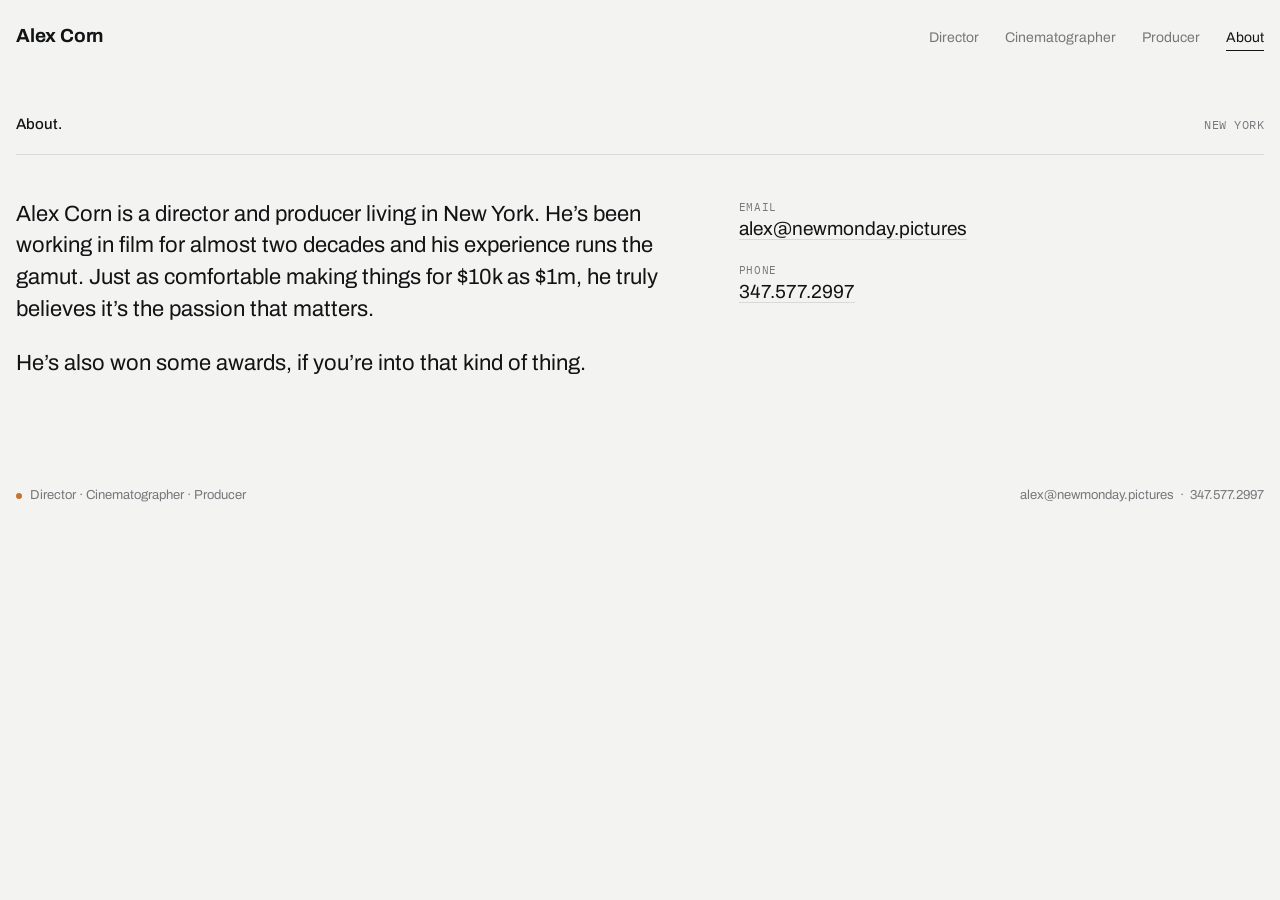
==== docs/about/index.html @ af5353fe "Serve the site at alexcorndop.com Co-Authored-By: Claude Opus 5.5 <noreply@anthropic.com> Claude-Ses" ====
<!doctype html>
<html lang="en">
<head>
<meta charset="utf-8">
<meta name="viewport" content="width=device-width,initial-scale=1,viewport-fit=cover">
<title>About · Alex Corn</title>
<meta name="description" content="Alex Corn is a director and producer living in New York. He’s been working in film for almost two decades and his experience runs the gamut. Just as comfortable making things for $10k as $1m, he truly believes it’s the passion that matters.">
<link rel="canonical" href="https://alexcorndop.com/about/">
<meta property="og:type" content="website">
<meta property="og:site_name" content="Alex Corn">
<meta property="og:title" content="About · Alex Corn">
<meta property="og:description" content="Alex Corn is a director and producer living in New York. He’s been working in film for almost two decades and his experience runs the gamut. Just as comfortable making things for $10k as $1m, he truly believes it’s the passion that matters.">
<meta property="og:url" content="https://alexcorndop.com/about/">
<meta property="og:image" content="https://i.vimeocdn.com/video/1756161168-d765d4ab2b6ba907faf54790c27bd3e53b6621791ea1eac3c1c3760c34de2d89-d_1280">
<meta name="twitter:card" content="summary_large_image">
<link rel="icon" href="../favicon.svg" type="image/svg+xml">
<link rel="preconnect" href="https://fonts.googleapis.com">
<link rel="preconnect" href="https://fonts.gstatic.com" crossorigin>
<link rel="preconnect" href="https://i.vimeocdn.com">
<link rel="stylesheet" href="https://fonts.googleapis.com/css2?family=Archivo:wdth,wght@62..125,300..800&family=IBM+Plex+Mono:wght@400;500&display=swap">
<link rel="stylesheet" href="../assets/site.css?v=mvnygdar">
</head>
<body>
<a class="skip" href="#main">Skip to content</a>
<div class="wrap">
  <header>
    <a class="name" href="../">Alex Corn</a>
    <nav aria-label="Sections">
      <a href="../">Director</a>
      <a href="../cinematographer/">Cinematographer</a>
      <a href="../producer/">Producer</a>
      <a href="../about/" aria-current="page">About</a>
    </nav>
  </header>
  <main id="main">
    <div class="intro"><h1><b>About.</b></h1><div class="meta">New York</div></div>
    <div class="about">
      <div><p>Alex Corn is a director and producer living in New York. He’s been working in film for almost two decades and his experience runs the gamut. Just as comfortable making things for $10k as $1m, he truly believes it’s the passion that matters.</p><p>He’s also won some awards, if you’re into that kind of thing.</p></div>
      <div class="contact">
        <div><div class="k">Email</div><div class="v"><a href="mailto:alex@newmonday.pictures">alex@newmonday.pictures</a></div></div>
        <div><div class="k">Phone</div><div class="v"><a href="tel:+13475772997">347.577.2997</a></div></div>
      </div>
    </div>
  </main>
  <footer>
    <div><span class="dot"></span>Director · Cinematographer · Producer</div>
    <div><a href="mailto:alex@newmonday.pictures">alex@newmonday.pictures</a> &nbsp;·&nbsp; <a href="tel:+13475772997">347.577.2997</a></div>
  </footer>
</div>
</body>
</html>
---- docs/assets/site.css ----
/* Layout: one typographic project index per role. Hovering a title floats the film's still beside the cursor; clicking opens a full-width player sheet. */
:root{
  --paper:#f3f3f1; --ink:#121314; --mute:#76787b; --rule:#d9dad8; --tungsten:#c8742a; --frame:#1a1b1d;
  --display:"Archivo","Helvetica Neue",Arial,sans-serif;
  --mono:"IBM Plex Mono",ui-monospace,Menlo,monospace;
  --s-1:12px; --s0:15px; --s1:clamp(28px,4.6vw,64px);
  color-scheme:light;
}
@media (prefers-color-scheme: dark){:root{--paper:#0e0f10;--ink:#ecebe8;--mute:#8a8c8f;--rule:#26282a;--tungsten:#e08a3c;--frame:#000;color-scheme:dark}}
*{box-sizing:border-box}
html{-webkit-text-size-adjust:100%}
html,body{background:var(--paper);color:var(--ink)}
body{margin:0;font-family:var(--display);font-size:var(--s0);line-height:1.5;-webkit-font-smoothing:antialiased;
  padding-left:max(16px,env(safe-area-inset-left,0px));padding-right:max(16px,env(safe-area-inset-right,0px))}
a{color:inherit}
img{max-width:100%;display:block}
.wrap{max-width:1360px;margin:0 auto}
.skip{position:absolute;left:-999px}.skip:focus{left:16px;top:16px;background:var(--paper);padding:8px;z-index:30}

header{position:sticky;top:0;z-index:5;background:var(--paper);display:flex;flex-wrap:wrap;align-items:baseline;justify-content:space-between;gap:12px 32px;padding-block:22px 18px}
.name{font-weight:700;font-size:19px;letter-spacing:-.01em;text-decoration:none}
nav{display:flex;flex-wrap:wrap;gap:6px 26px}
nav a{font-size:14px;color:var(--mute);text-decoration:none;padding-bottom:2px;border-bottom:1px solid transparent}
nav a:hover{color:var(--ink)}
nav a[aria-current="page"]{color:var(--ink);border-color:var(--ink)}
:focus-visible{outline:2px solid var(--tungsten);outline-offset:3px}

.intro{display:flex;flex-wrap:wrap;justify-content:space-between;gap:8px 24px;align-items:baseline;padding-block:44px 18px;border-bottom:1px solid var(--rule)}
.intro h1{margin:0;font-weight:400;font-size:15px;color:var(--mute);max-width:46ch;text-wrap:balance}
.intro h1 b{color:var(--ink);font-weight:500}
.meta{font-family:var(--mono);font-size:var(--s-1);color:var(--mute);letter-spacing:.04em;text-transform:uppercase;font-variant-numeric:tabular-nums}

.list{list-style:none;margin:0;padding:0}
.row{display:grid;grid-template-columns:minmax(0,1fr) auto;gap:4px 24px;align-items:baseline;padding-block:10px 12px;border-bottom:1px solid var(--rule);text-decoration:none}
.row .thumb{display:none}
.title{font-stretch:68%;font-weight:600;font-size:var(--s1);line-height:1;letter-spacing:-.012em;text-transform:uppercase;min-width:0;text-wrap:balance;transition:color .2s}
.client{font-family:var(--mono);font-size:var(--s-1);color:var(--mute);letter-spacing:.04em;text-transform:uppercase;text-align:right}
@media (hover:hover){.list:hover .row .title{color:var(--rule)}.list:hover .row:hover .title,.list .row:focus-visible .title{color:var(--ink)}}

.peek{position:fixed;left:50%;top:50%;width:min(30vw,400px);pointer-events:none;z-index:4;opacity:0;transform:translate(-50%,-50%)}
.peek img{width:100%;height:auto;opacity:0;transform:scale(.96);transition:opacity .35s ease,transform .45s ease}
.peek.on{opacity:1}
.peek.on img{opacity:.92;transform:scale(1)}
@media (hover:none),(max-width:760px){.peek{display:none}}

@media (max-width:760px){
  .row{grid-template-columns:96px minmax(0,1fr);align-items:center;gap:4px 14px;padding-block:12px}
  .row .thumb{display:block;grid-row:span 2;width:96px;aspect-ratio:16/9;object-fit:cover;background:var(--frame)}
  .client{text-align:left;grid-column:2}
  .title{font-size:26px}
}

.sheet{position:fixed;inset:0;z-index:20;background:var(--paper);overflow:auto;
  padding:calc(env(safe-area-inset-top,0px) + 20px) max(16px,env(safe-area-inset-right,0px)) calc(env(safe-area-inset-bottom,0px) + 40px) max(16px,env(safe-area-inset-left,0px))}
.sheet-in{max-width:1180px;margin:0 auto;display:grid;gap:22px}
.sheet-top{display:flex;justify-content:space-between;align-items:baseline;gap:16px}
.btn-text{all:unset;cursor:pointer;font-size:14px;color:var(--mute)}
.btn-text:hover{color:var(--ink)}
.btn-text:focus-visible{outline:2px solid var(--tungsten);outline-offset:3px}
.cut{display:grid;gap:8px}
.cut-label{display:flex;justify-content:space-between;gap:12px;font-family:var(--mono);font-size:11px;letter-spacing:.06em;text-transform:uppercase;color:var(--mute)}
.cut-label span:first-child{color:var(--ink)}
.player{position:relative;width:100%;max-width:100%;max-height:78vh;background:var(--frame);overflow:hidden;margin-inline:auto}
.player iframe{position:absolute;inset:0;width:100%;height:100%;border:0}
.sheet h2{margin:0;font-stretch:68%;font-weight:600;font-size:clamp(32px,5vw,60px);line-height:1;text-transform:uppercase;letter-spacing:-.012em;text-wrap:balance}
.credits{display:grid;grid-template-columns:repeat(auto-fit,minmax(170px,1fr));gap:14px 32px;border-top:1px solid var(--rule);padding-top:16px;margin:0}
.credits dt{font-family:var(--mono);font-size:11px;color:var(--mute);letter-spacing:.06em;text-transform:uppercase}
.credits dd{margin:2px 0 0}
.nav2{display:flex;justify-content:space-between;gap:16px;font-size:14px}

.about{display:grid;grid-template-columns:minmax(0,1.3fr) minmax(0,1fr);gap:40px;padding-block:44px}
.about p{margin:0 0 1em;max-width:58ch;font-size:clamp(18px,1.8vw,22px);line-height:1.45}
.contact{display:grid;gap:18px;align-content:start}
.contact .k{font-family:var(--mono);font-size:11px;color:var(--mute);letter-spacing:.06em;text-transform:uppercase}
.contact .v{font-size:19px}
.contact a{text-decoration:none;border-bottom:1px solid var(--rule)}
.contact a:hover{border-color:var(--ink)}
@media (max-width:760px){.about{grid-template-columns:1fr}}

footer{display:flex;flex-wrap:wrap;justify-content:space-between;gap:8px 24px;padding-block:40px 32px;color:var(--mute);font-size:13px}
footer a{text-decoration:none}
.dot{display:inline-block;width:6px;height:6px;border-radius:50%;background:var(--tungsten);margin-right:8px;vertical-align:middle}
@media (prefers-reduced-motion:reduce){*{transition:none!important}}
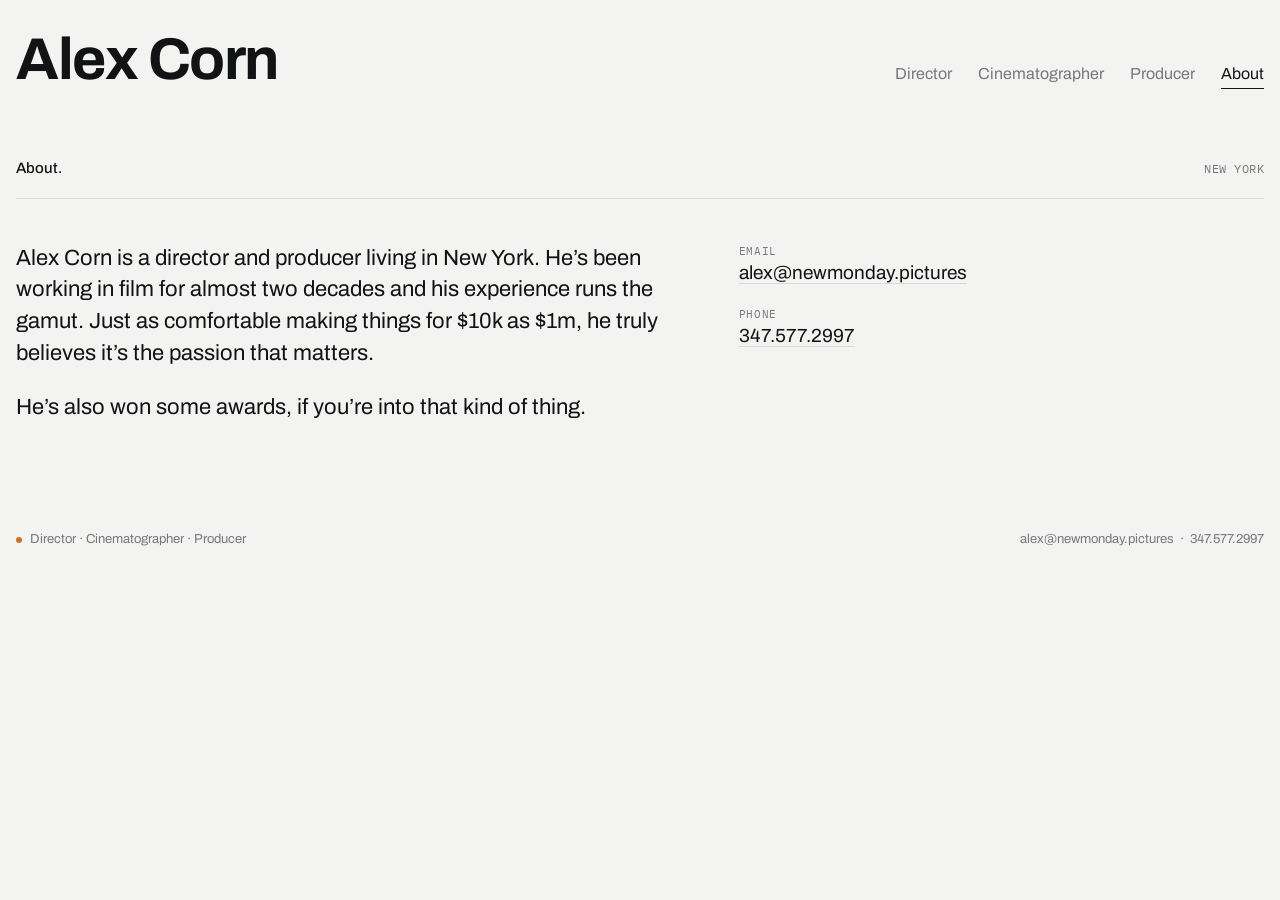
==== commit 1cdcefa2: "Larger name in the header, smaller project titles Co-Authored-By: Claude Opus 5.5 <noreply@anthropic" ====
--- a/docs/about/index.html
+++ b/docs/about/index.html
@@ -18,7 +18,7 @@
 <link rel="preconnect" href="https://fonts.gstatic.com" crossorigin>
 <link rel="preconnect" href="https://i.vimeocdn.com">
 <link rel="stylesheet" href="https://fonts.googleapis.com/css2?family=Archivo:wdth,wght@62..125,300..800&family=IBM+Plex+Mono:wght@400;500&display=swap">
-<link rel="stylesheet" href="../assets/site.css?v=mvnygdar">
+<link rel="stylesheet" href="../assets/site.css?v=mvohkpjv">
 </head>
 <body>
 <a class="skip" href="#main">Skip to content</a>
--- a/docs/assets/site.css
+++ b/docs/assets/site.css
@@ -3,7 +3,7 @@
   --paper:#f3f3f1; --ink:#121314; --mute:#76787b; --rule:#d9dad8; --tungsten:#c8742a; --frame:#1a1b1d;
   --display:"Archivo","Helvetica Neue",Arial,sans-serif;
   --mono:"IBM Plex Mono",ui-monospace,Menlo,monospace;
-  --s-1:12px; --s0:15px; --s1:clamp(28px,4.6vw,64px);
+  --s-1:12px; --s0:15px; --s1:clamp(22px,2.9vw,40px);
   color-scheme:light;
 }
 @media (prefers-color-scheme: dark){:root{--paper:#0e0f10;--ink:#ecebe8;--mute:#8a8c8f;--rule:#26282a;--tungsten:#e08a3c;--frame:#000;color-scheme:dark}}
@@ -17,10 +17,10 @@
 .wrap{max-width:1360px;margin:0 auto}
 .skip{position:absolute;left:-999px}.skip:focus{left:16px;top:16px;background:var(--paper);padding:8px;z-index:30}
 
-header{position:sticky;top:0;z-index:5;background:var(--paper);display:flex;flex-wrap:wrap;align-items:baseline;justify-content:space-between;gap:12px 32px;padding-block:22px 18px}
-.name{font-weight:700;font-size:19px;letter-spacing:-.01em;text-decoration:none}
+header{position:sticky;top:0;z-index:5;background:var(--paper);display:flex;flex-wrap:wrap;align-items:baseline;justify-content:space-between;gap:12px 32px;padding-block:30px 24px}
+.name{font-weight:700;font-size:clamp(34px,4.6vw,64px);line-height:1;letter-spacing:-.025em;text-decoration:none}
 nav{display:flex;flex-wrap:wrap;gap:6px 26px}
-nav a{font-size:14px;color:var(--mute);text-decoration:none;padding-bottom:2px;border-bottom:1px solid transparent}
+nav a{font-size:16px;color:var(--mute);text-decoration:none;padding-bottom:2px;border-bottom:1px solid transparent}
 nav a:hover{color:var(--ink)}
 nav a[aria-current="page"]{color:var(--ink);border-color:var(--ink)}
 :focus-visible{outline:2px solid var(--tungsten);outline-offset:3px}
@@ -47,7 +47,7 @@
   .row{grid-template-columns:96px minmax(0,1fr);align-items:center;gap:4px 14px;padding-block:12px}
   .row .thumb{display:block;grid-row:span 2;width:96px;aspect-ratio:16/9;object-fit:cover;background:var(--frame)}
   .client{text-align:left;grid-column:2}
-  .title{font-size:26px}
+  .title{font-size:21px}
 }
 
 .sheet{position:fixed;inset:0;z-index:20;background:var(--paper);overflow:auto;
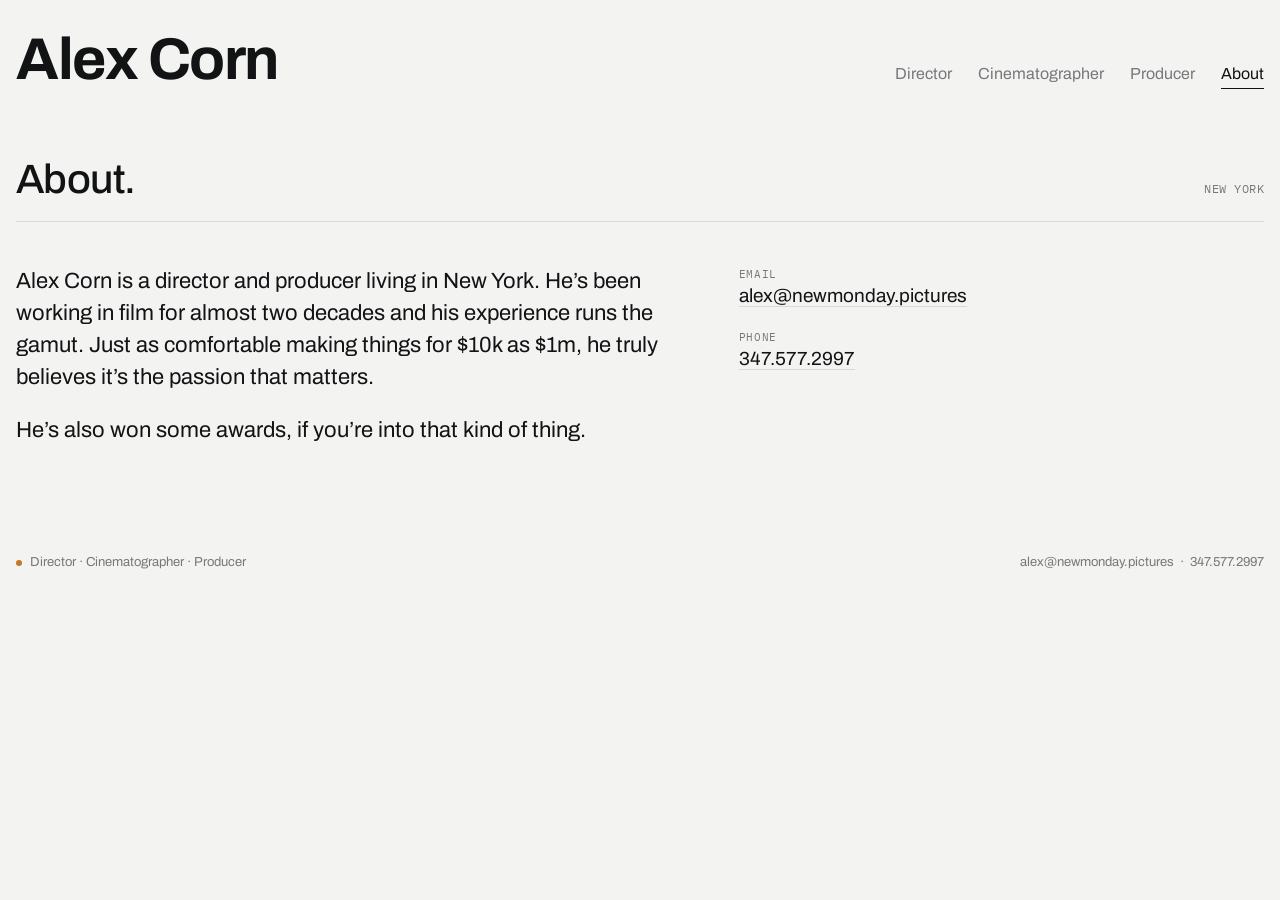
==== commit 77d90a86: "Smaller project titles; section intros sized between titles and name Co-Authored-By: Claude Opus 5.5" ====
--- a/docs/about/index.html
+++ b/docs/about/index.html
@@ -18,7 +18,7 @@
 <link rel="preconnect" href="https://fonts.gstatic.com" crossorigin>
 <link rel="preconnect" href="https://i.vimeocdn.com">
 <link rel="stylesheet" href="https://fonts.googleapis.com/css2?family=Archivo:wdth,wght@62..125,300..800&family=IBM+Plex+Mono:wght@400;500&display=swap">
-<link rel="stylesheet" href="../assets/site.css?v=mvohkpjv">
+<link rel="stylesheet" href="../assets/site.css?v=mvohmx14">
 </head>
 <body>
 <a class="skip" href="#main">Skip to content</a>
--- a/docs/assets/site.css
+++ b/docs/assets/site.css
@@ -3,7 +3,7 @@
   --paper:#f3f3f1; --ink:#121314; --mute:#76787b; --rule:#d9dad8; --tungsten:#c8742a; --frame:#1a1b1d;
   --display:"Archivo","Helvetica Neue",Arial,sans-serif;
   --mono:"IBM Plex Mono",ui-monospace,Menlo,monospace;
-  --s-1:12px; --s0:15px; --s1:clamp(22px,2.9vw,40px);
+  --s-1:12px; --s0:15px; --s1:clamp(18px,2vw,28px);
   color-scheme:light;
 }
 @media (prefers-color-scheme: dark){:root{--paper:#0e0f10;--ink:#ecebe8;--mute:#8a8c8f;--rule:#26282a;--tungsten:#e08a3c;--frame:#000;color-scheme:dark}}
@@ -26,7 +26,7 @@
 :focus-visible{outline:2px solid var(--tungsten);outline-offset:3px}
 
 .intro{display:flex;flex-wrap:wrap;justify-content:space-between;gap:8px 24px;align-items:baseline;padding-block:44px 18px;border-bottom:1px solid var(--rule)}
-.intro h1{margin:0;font-weight:400;font-size:15px;color:var(--mute);max-width:46ch;text-wrap:balance}
+.intro h1{margin:0;font-weight:400;font-size:clamp(24px,3.2vw,44px);line-height:1.12;letter-spacing:-.015em;color:var(--mute);max-width:30ch;text-wrap:balance}
 .intro h1 b{color:var(--ink);font-weight:500}
 .meta{font-family:var(--mono);font-size:var(--s-1);color:var(--mute);letter-spacing:.04em;text-transform:uppercase;font-variant-numeric:tabular-nums}
 
@@ -47,7 +47,7 @@
   .row{grid-template-columns:96px minmax(0,1fr);align-items:center;gap:4px 14px;padding-block:12px}
   .row .thumb{display:block;grid-row:span 2;width:96px;aspect-ratio:16/9;object-fit:cover;background:var(--frame)}
   .client{text-align:left;grid-column:2}
-  .title{font-size:21px}
+  .title{font-size:18px}
 }
 
 .sheet{position:fixed;inset:0;z-index:20;background:var(--paper);overflow:auto;
